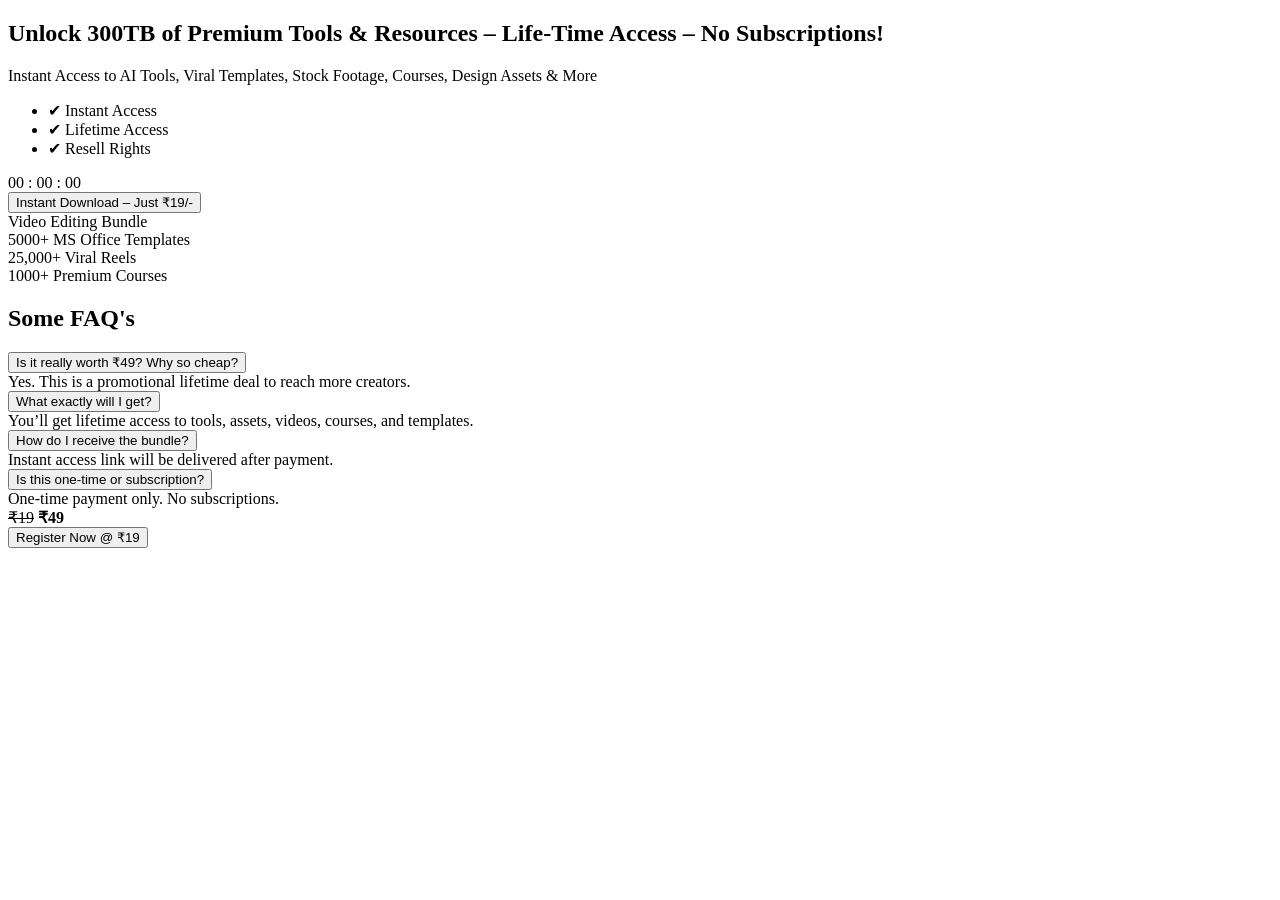
==== index.html @ c2a24eff "Add initial HTML structure for premium bundle offer" ====
<!DOCTYPE html>
<html lang="en">
<head>
  <meta charset="UTF-8" />
  <meta name="viewport" content="width=device-width, initial-scale=1.0"/>
  <title>Premium Bundle Offer</title>
  <link rel="stylesheet" href="style.css"/>
</head>
<body>

<!-- HERO -->
<section class="hero">
  <h1>
    Unlock <span class="highlight">300TB</span> of Premium Tools & Resources –  
    <span class="highlight">Life-Time Access</span> – No Subscriptions!
  </h1>

  <p class="subtext">
    Instant Access to AI Tools, Viral Templates, Stock Footage, Courses,
    Design Assets & More
  </p>

  <ul class="features">
    <li>✔ Instant Access</li>
    <li>✔ Lifetime Access</li>
    <li>✔ Resell Rights</li>
  </ul>

  <div class="countdown">
    <span id="hours">00</span> :
    <span id="minutes">00</span> :
    <span id="seconds">00</span>
  </div>

  <button class="cta">
    Instant Download – Just ₹19/-
  </button>
</section>

<!-- RIGHT PRODUCTS -->
<section class="products">
  <div class="product-card">Video Editing Bundle</div>
  <div class="product-card">5000+ MS Office Templates</div>
  <div class="product-card">25,000+ Viral Reels</div>
  <div class="product-card">1000+ Premium Courses</div>
</section>

<!-- FAQ -->
<section class="faq">
  <h2>Some <span>FAQ's</span></h2>

  <div class="faq-item">
    <button class="faq-question">Is it really worth ₹49? Why so cheap?</button>
    <div class="faq-answer">
      Yes. This is a promotional lifetime deal to reach more creators.
    </div>
  </div>

  <div class="faq-item">
    <button class="faq-question">What exactly will I get?</button>
    <div class="faq-answer">
      You’ll get lifetime access to tools, assets, videos, courses, and templates.
    </div>
  </div>

  <div class="faq-item">
    <button class="faq-question">How do I receive the bundle?</button>
    <div class="faq-answer">
      Instant access link will be delivered after payment.
    </div>
  </div>

  <div class="faq-item">
    <button class="faq-question">Is this one-time or subscription?</button>
    <div class="faq-answer">
      One-time payment only. No subscriptions.
    </div>
  </div>
</section>

<!-- FOOTER BAR -->
<footer class="offer-bar">
  <div>
    <del>₹19</del> <strong>₹49</strong>
  </div>
  <button class="cta small" onclick="window.location.href='register.html'">
  Register Now @ ₹19
</button>
</footer>

<script src="script.js"></script>
</body>
</html>
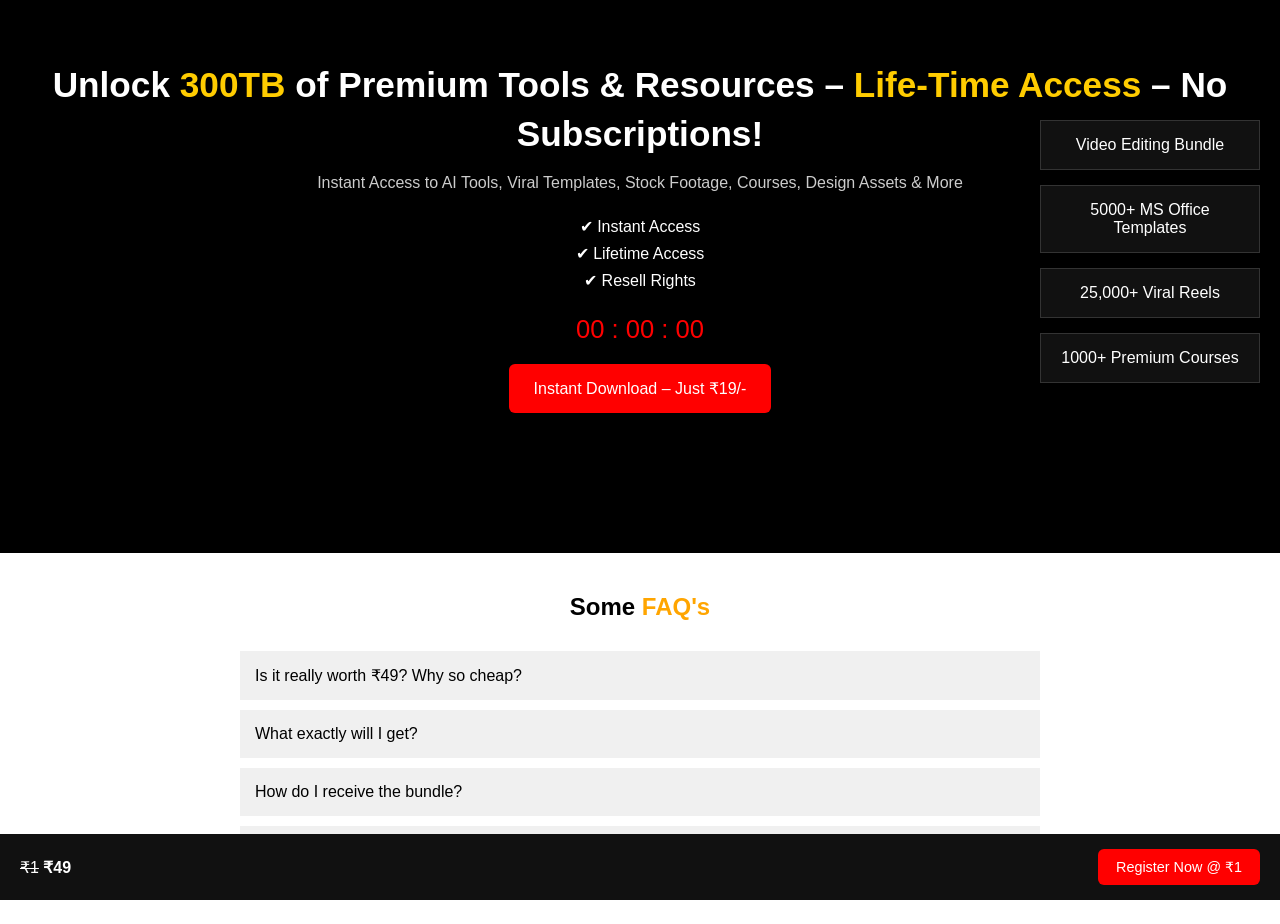
==== commit e2466e95: "Update index.html" ====
--- a/index.html
+++ b/index.html
@@ -81,10 +81,10 @@
 <!-- FOOTER BAR -->
 <footer class="offer-bar">
   <div>
-    <del>₹19</del> <strong>₹49</strong>
+    <del>₹1</del> <strong>₹49</strong>
   </div>
   <button class="cta small" onclick="window.location.href='register.html'">
-  Register Now @ ₹19
+  Register Now @ ₹1
 </button>
 </footer>
 
--- a/style.css
+++ b/style.css
@@ -0,0 +1,126 @@
+* {
+  margin: 0;
+  padding: 0;
+  box-sizing: border-box;
+  font-family: Arial, sans-serif;
+}
+
+body {
+  background: #000;
+  color: #fff;
+}
+
+.hero {
+  padding: 60px 20px;
+  text-align: center;
+}
+
+.hero h1 {
+  font-size: 2.2rem;
+  line-height: 1.4;
+}
+
+.highlight {
+  color: #ffcc00;
+}
+
+.subtext {
+  margin-top: 15px;
+  opacity: 0.8;
+}
+
+.features {
+  list-style: none;
+  margin: 25px 0;
+}
+
+.features li {
+  margin: 8px 0;
+}
+
+.countdown {
+  font-size: 1.6rem;
+  margin: 20px 0;
+  color: red;
+}
+
+.cta {
+  background: red;
+  color: #fff;
+  border: none;
+  padding: 15px 25px;
+  font-size: 1rem;
+  cursor: pointer;
+  border-radius: 6px;
+}
+
+.products {
+  position: fixed;
+  right: 20px;
+  top: 120px;
+  display: flex;
+  flex-direction: column;
+  gap: 15px;
+}
+
+.product-card {
+  background: #111;
+  padding: 15px;
+  border: 1px solid #333;
+  width: 220px;
+  text-align: center;
+}
+
+.faq {
+  background: #fff;
+  color: #000;
+  padding: 40px 20px;
+  margin-top: 80px;
+}
+
+.faq h2 {
+  text-align: center;
+  margin-bottom: 30px;
+}
+
+.faq h2 span {
+  color: orange;
+}
+
+.faq-item {
+  max-width: 800px;
+  margin: 10px auto;
+}
+
+.faq-question {
+  width: 100%;
+  padding: 15px;
+  background: #f0f0f0;
+  border: none;
+  text-align: left;
+  font-size: 1rem;
+  cursor: pointer;
+}
+
+.faq-answer {
+  display: none;
+  padding: 15px;
+  background: #fafafa;
+}
+
+.offer-bar {
+  position: fixed;
+  bottom: 0;
+  width: 100%;
+  background: #111;
+  color: #fff;
+  padding: 15px 20px;
+  display: flex;
+  justify-content: space-between;
+  align-items: center;
+}
+
+.cta.small {
+  padding: 10px 18px;
+  font-size: 0.9rem;
+}
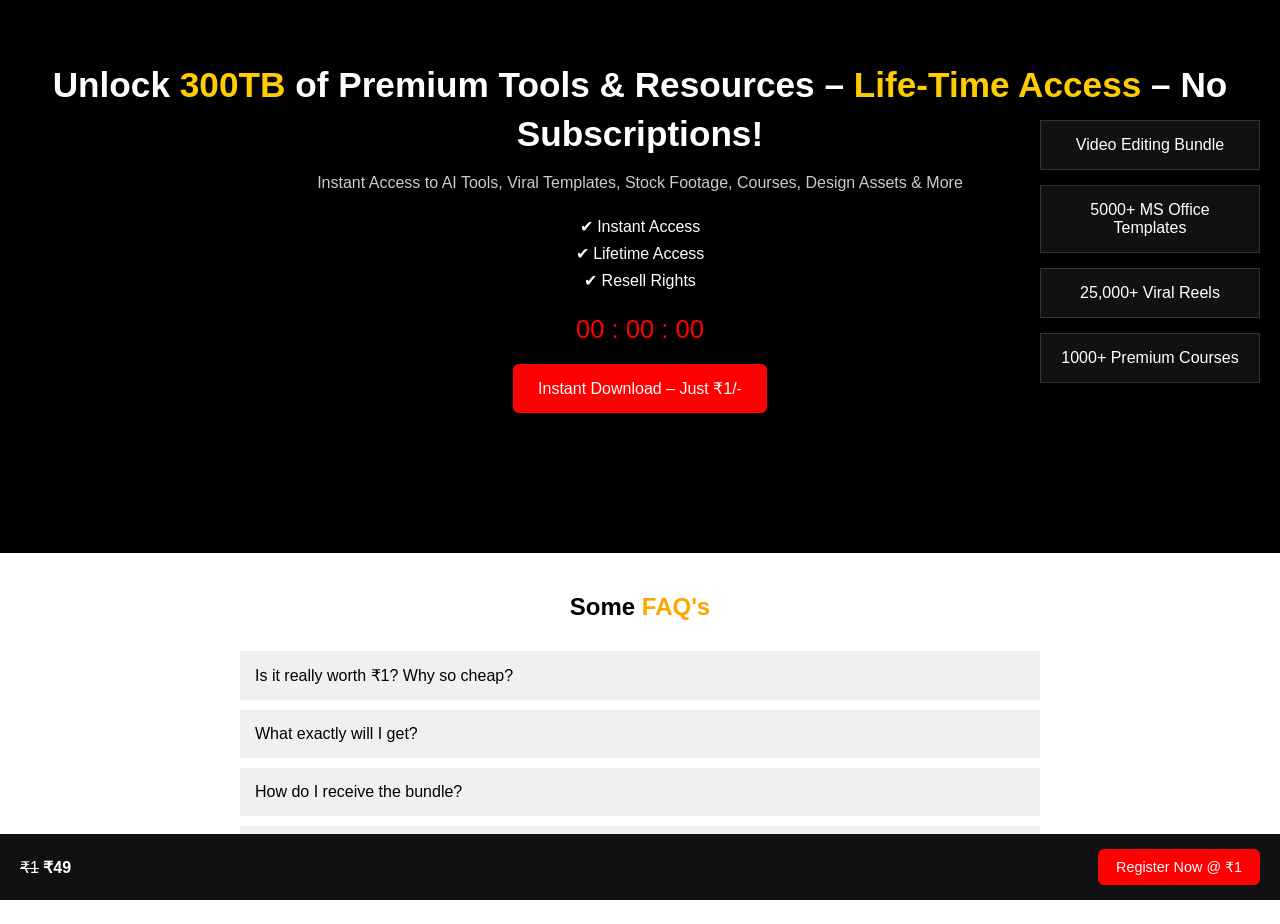
==== commit 32a523a4: "Update index.html" ====
--- a/index.html
+++ b/index.html
@@ -33,7 +33,7 @@
   </div>
 
   <button class="cta">
-    Instant Download – Just ₹19/-
+    Instant Download – Just ₹1/-
   </button>
 </section>
 
@@ -50,7 +50,7 @@
   <h2>Some <span>FAQ's</span></h2>
 
   <div class="faq-item">
-    <button class="faq-question">Is it really worth ₹49? Why so cheap?</button>
+    <button class="faq-question">Is it really worth ₹1? Why so cheap?</button>
     <div class="faq-answer">
       Yes. This is a promotional lifetime deal to reach more creators.
     </div>
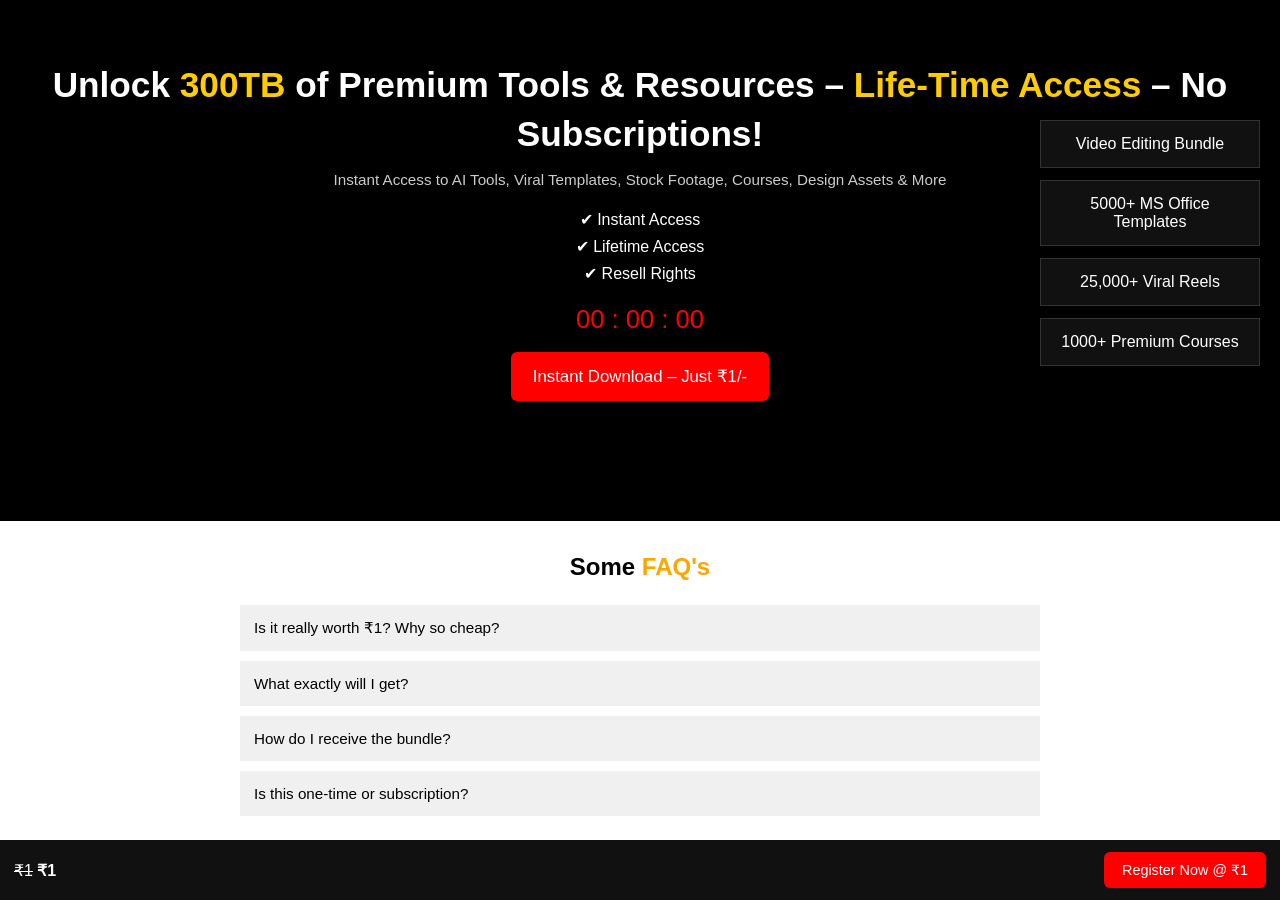
==== commit 5bb20b0d: "Update index.html" ====
--- a/index.html
+++ b/index.html
@@ -81,7 +81,7 @@
 <!-- FOOTER BAR -->
 <footer class="offer-bar">
   <div>
-    <del>₹1</del> <strong>₹49</strong>
+    <del>₹1</del> <strong>₹1</strong>
   </div>
   <button class="cta small" onclick="window.location.href='register.html'">
   Register Now @ ₹1
--- a/style.css
+++ b/style.css
@@ -5,18 +5,21 @@
   font-family: Arial, sans-serif;
 }
 
+/* BASE */
 body {
   background: #000;
   color: #fff;
+  overflow-x: hidden; /* prevent horizontal scroll */
 }
 
+/* ================= HERO ================= */
 .hero {
-  padding: 60px 20px;
+  padding: 40px 16px;
   text-align: center;
 }
 
 .hero h1 {
-  font-size: 2.2rem;
+  font-size: 1.6rem;
   line-height: 1.4;
 }
 
@@ -25,62 +28,72 @@
 }
 
 .subtext {
-  margin-top: 15px;
+  margin-top: 12px;
   opacity: 0.8;
+  font-size: 0.95rem;
 }
 
+/* ================= FEATURES ================= */
 .features {
   list-style: none;
-  margin: 25px 0;
+  margin: 22px 0;
+  padding: 0;
 }
 
 .features li {
   margin: 8px 0;
+  font-size: 0.95rem;
 }
 
+/* ================= COUNTDOWN ================= */
 .countdown {
-  font-size: 1.6rem;
-  margin: 20px 0;
+  font-size: 1.4rem;
+  margin: 18px 0;
   color: red;
 }
 
+/* ================= CTA ================= */
 .cta {
   background: red;
   color: #fff;
   border: none;
-  padding: 15px 25px;
+  padding: 14px 22px;
   font-size: 1rem;
   cursor: pointer;
   border-radius: 6px;
 }
 
+/* ================= PRODUCTS (FLOATING) ================= */
 .products {
-  position: fixed;
-  right: 20px;
-  top: 120px;
+  position: static; /* mobile-safe */
   display: flex;
   flex-direction: column;
-  gap: 15px;
+  gap: 12px;
+  margin-top: 30px;
 }
 
 .product-card {
   background: #111;
-  padding: 15px;
+  padding: 14px;
   border: 1px solid #333;
-  width: 220px;
+  width: 100%;
+  max-width: 280px;
+  margin: 0 auto;
   text-align: center;
 }
 
+/* ================= FAQ ================= */
 .faq {
   background: #fff;
   color: #000;
-  padding: 40px 20px;
-  margin-top: 80px;
+  padding: 32px 16px;
+  margin-top: 60px;
 }
 
 .faq h2 {
   text-align: center;
-  margin-bottom: 30px;
+  margin-bottom: 24px;
+  font-size: 1.5rem;
 }
 
 .faq h2 span {
@@ -88,39 +101,99 @@
 }
 
 .faq-item {
-  max-width: 800px;
+  max-width: 100%;
   margin: 10px auto;
 }
 
 .faq-question {
   width: 100%;
-  padding: 15px;
+  padding: 14px;
   background: #f0f0f0;
   border: none;
   text-align: left;
-  font-size: 1rem;
+  font-size: 0.95rem;
   cursor: pointer;
 }
 
 .faq-answer {
   display: none;
-  padding: 15px;
+  padding: 14px;
   background: #fafafa;
+  font-size: 0.9rem;
 }
 
+/* ================= OFFER BAR ================= */
 .offer-bar {
   position: fixed;
   bottom: 0;
   width: 100%;
   background: #111;
   color: #fff;
-  padding: 15px 20px;
+  padding: 12px 14px;
   display: flex;
-  justify-content: space-between;
-  align-items: center;
+  flex-direction: column;
+  gap: 10px;
+  text-align: center;
+  z-index: 999;
 }
 
 .cta.small {
   padding: 10px 18px;
   font-size: 0.9rem;
 }
+
+/* =================================================
+   📱 TABLET (768px and up)
+================================================= */
+@media (min-width: 768px) {
+  .hero {
+    padding: 60px 24px;
+  }
+
+  .hero h1 {
+    font-size: 2rem;
+  }
+
+  .features li {
+    font-size: 1rem;
+  }
+
+  .products {
+    position: fixed;
+    right: 20px;
+    top: 120px;
+    margin: 0;
+  }
+
+  .product-card {
+    width: 220px;
+  }
+
+  .faq-item {
+    max-width: 800px;
+  }
+
+  .offer-bar {
+    flex-direction: row;
+    justify-content: space-between;
+    align-items: center;
+    text-align: left;
+  }
+}
+
+/* =================================================
+   💻 DESKTOP (1024px and up)
+================================================= */
+@media (min-width: 1024px) {
+  .hero h1 {
+    font-size: 2.2rem;
+  }
+
+  .countdown {
+    font-size: 1.6rem;
+  }
+
+  .cta {
+    font-size: 1.05rem;
+  }
+}
